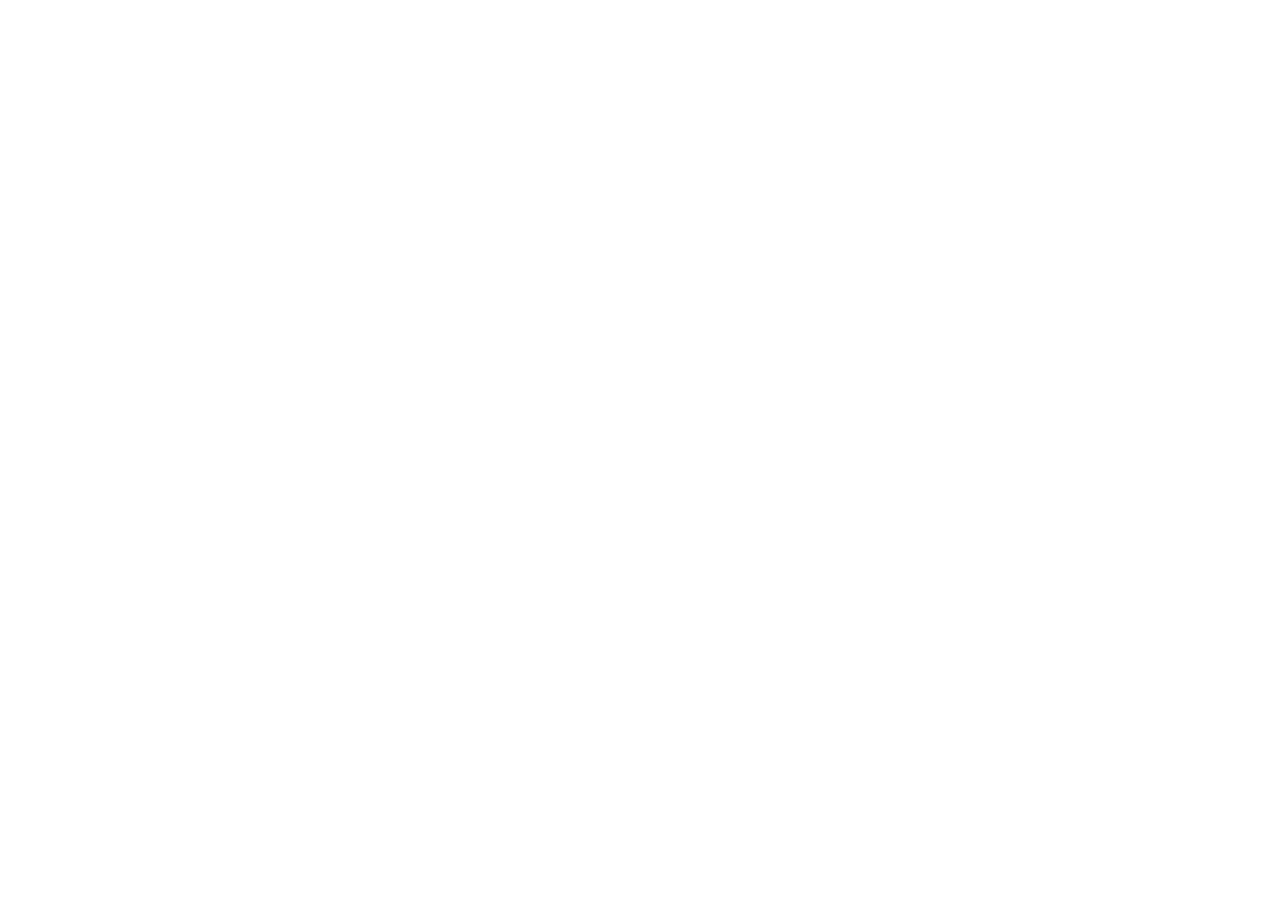
==== pages/seleccion/seleccion.html @ 9d0a763d "añadir pagina seleccion" ====
<!DOCTYPE html>
<html lang="en">
<head>
    <meta charset="UTF-8">
    <meta name="viewport" content="width=device-width, initial-scale=1.0">
    <title>Clothing Store</title>
    <link rel="stylesheet" type="text/css" href="seleccion.css">
</head>
<body>
    
</body>
</html>
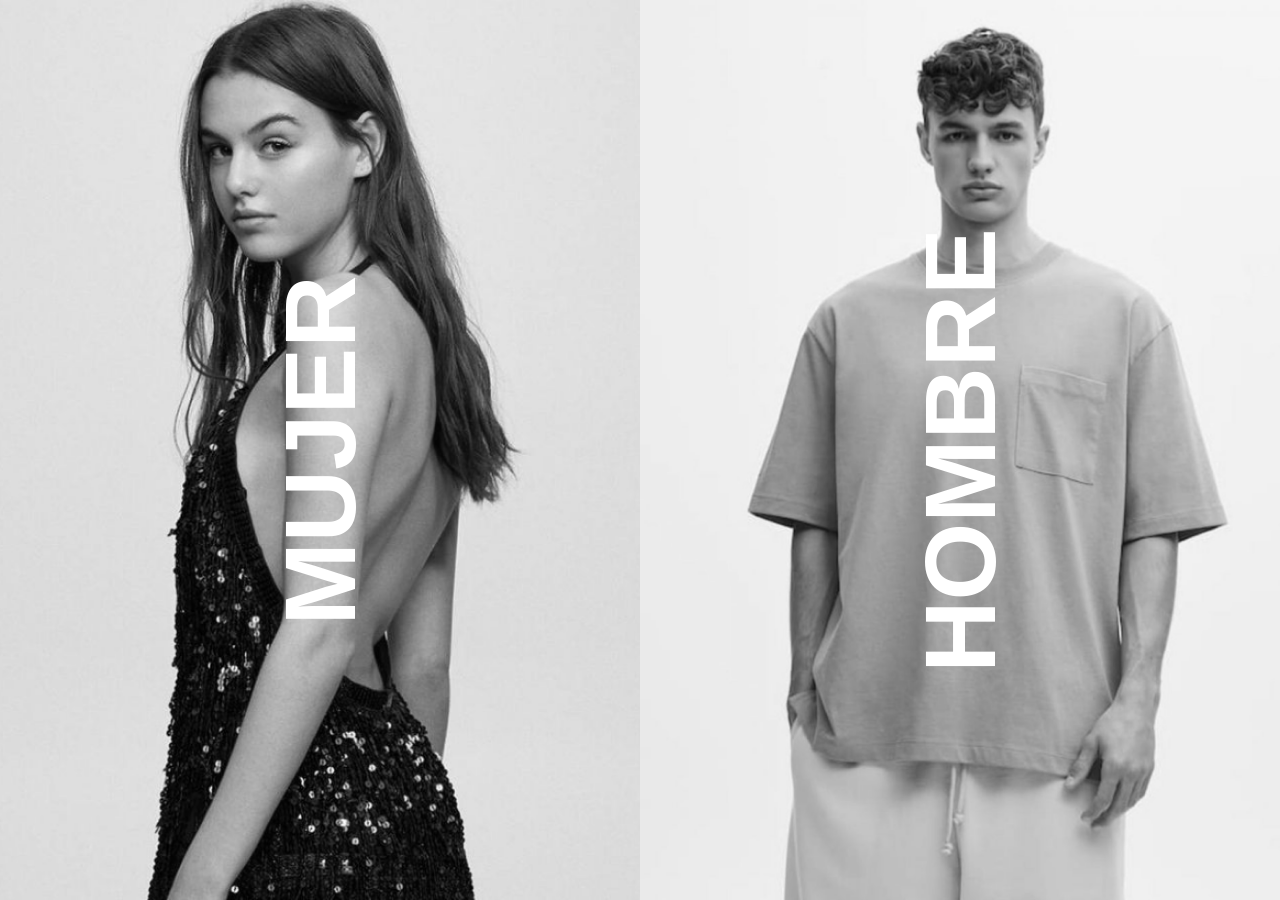
==== commit bc3f1e83: "pagina seleccion" ====
--- a/pages/seleccion/seleccion.html
+++ b/pages/seleccion/seleccion.html
@@ -5,8 +5,17 @@
     <meta name="viewport" content="width=device-width, initial-scale=1.0">
     <title>Clothing Store</title>
     <link rel="stylesheet" type="text/css" href="seleccion.css">
+    <link rel="preconnect" href="https://fonts.googleapis.com">
+    <link rel="preconnect" href="https://fonts.gstatic.com" crossorigin>
+    <link href="https://fonts.googleapis.com/css2?family=Poppins:ital,wght@0,100;0,200;0,300;0,400;0,500;0,600;0,700;0,800;0,900;1,100;1,200;1,300;1,400;1,500;1,600;1,700;1,800;1,900&display=swap" rel="stylesheet">
 </head>
 <body>
-    
+    <a class="woman" href="tu-enlace.html">
+        <p>MUJER</p>
+    </a>
+   
+    <a class="man" href="tu-enlace.html">
+        <p>HOMBRE</p>
+    </a>
 </body>
 </html>
--- a/pages/seleccion/seleccion.css
+++ b/pages/seleccion/seleccion.css
@@ -0,0 +1,34 @@
+*{
+    margin: 0px;
+    padding: 0px;
+    font-family: "Poppins", sans-serif;
+    color: white;
+    
+}
+a{
+    text-decoration: none;
+    display: flex;
+    justify-content: center;
+    align-items: center;  
+    width: 50%;
+    height: 100vh;
+    background-size: cover; 
+}
+
+body{
+    display: flex;
+}
+
+.woman{
+    background-image: url("../../resources/img/select_woman.png");  
+}
+
+.man{
+    background-image: url("../../resources/img/select_man.png");
+}
+
+p{
+    font-weight: 600;
+    font-size: 100px;
+    transform: rotate(-90deg);
+}
